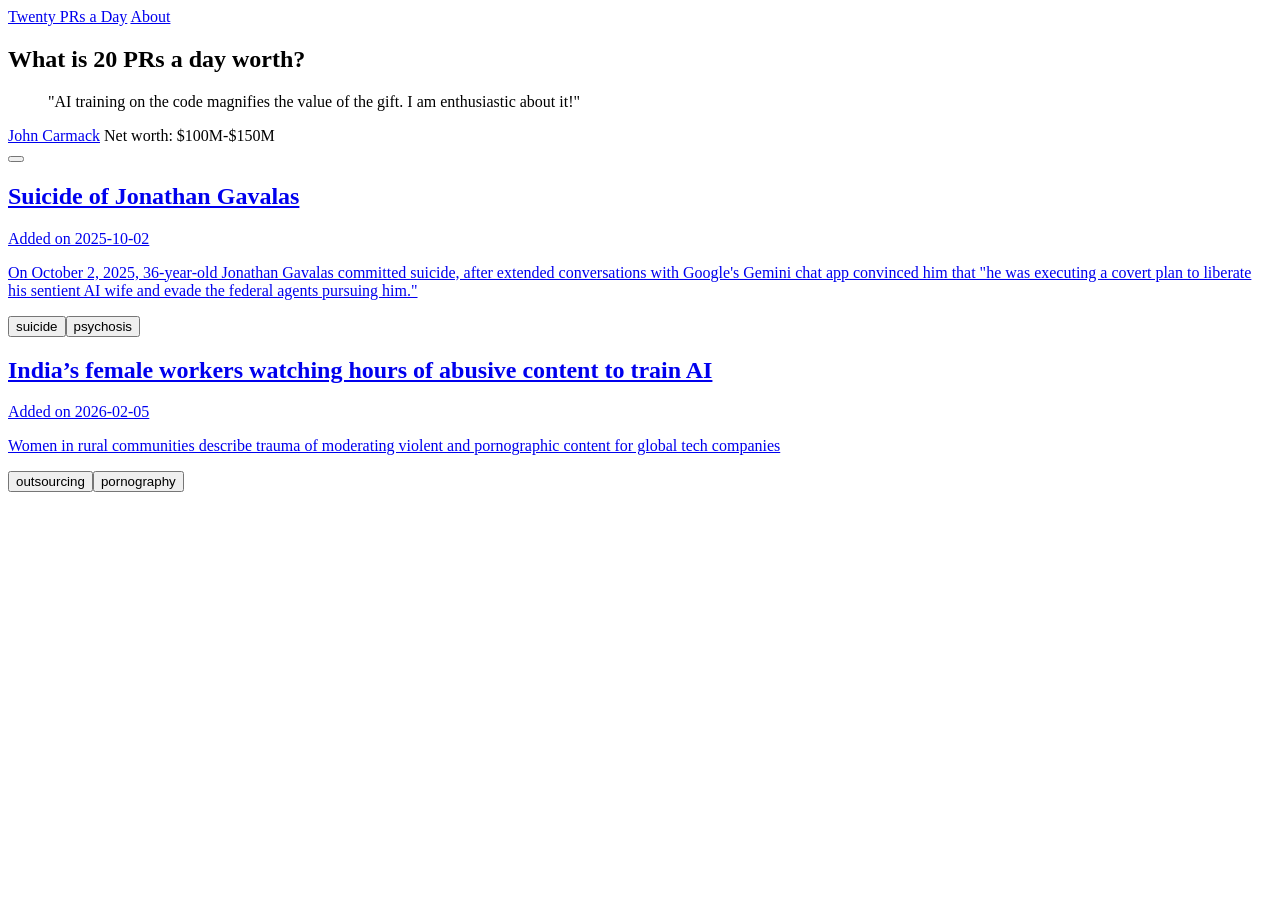
==== docs/index.html @ 817d6803 "Fix quotes" ====
<!doctype html><html lang=en><head><meta name=generator content="Hugo 0.154.2"><meta charset=UTF-8><meta name=viewport content="width=device-width,initial-scale=1"><title>Twenty PRs a Day</title><link rel=stylesheet href=/css/style.css></head><body><nav><div class=nav-inner><a href=/ class=nav-home>Twenty PRs a Day</a>
<a href=/about/>About</a></div></nav><main><section class=hero><h1>What is 20 PRs a day worth?</h1></section><section class=quotes><div class=carousel id=carousel><div class=carousel-track><div class="carousel-slide active"><blockquote class=quote-text>"AI training on the code magnifies the value of the gift. I am enthusiastic about it!"</blockquote><div class=quote-attribution><a href=https://xcancel.com/ID_AA_Carmack/status/2032460578669691171#m target=_blank rel=noopener>John Carmack</a>
<span class=quote-details>Net worth: $100M-$150M</span></div></div></div><div class=carousel-dots id=carousel-dots><button class="dot active" aria-label="Quote 1"></button></div></div></section><section class=links><a href=https://en.wikipedia.org/wiki/Deaths_linked_to_chatbots#Suicide_of_Jonathan_Gavalas class=link-card target=_blank rel=noopener><div class=link-card-body><h2 class=link-title>Suicide of Jonathan Gavalas</h2><p class=link-date>Added on 2025-10-02</p><p class=link-summary>On October 2, 2025, 36-year-old Jonathan Gavalas committed suicide, after extended conversations with Google's Gemini chat app convinced him that "he was executing a covert plan to liberate his sentient AI wife and evade the federal agents pursuing him."</p></div><div class=link-tags><button class=tag data-tag=suicide>suicide</button><button class=tag data-tag=psychosis>psychosis</button></div></a><a href=https://www.theguardian.com/global-development/2026/feb/05/in-the-end-you-feel-blank-indias-female-workers-watching-hours-of-abusive-content-to-train-ai class=link-card target=_blank rel=noopener><div class=link-card-body><h2 class=link-title>India’s female workers watching hours of abusive content to train AI</h2><p class=link-date>Added on 2026-02-05</p><p class=link-summary>Women in rural communities describe trauma of moderating violent and pornographic content for global tech companies</p></div><div class=link-tags><button class=tag data-tag=outsourcing>outsourcing</button><button class=tag data-tag=pornography>pornography</button></div></a></section></main><script>(function(){const t=document.querySelectorAll(".carousel-slide"),n=document.querySelectorAll(".dot");let e=0,s;function o(s){t[e].classList.remove("active"),n[e].classList.remove("active"),e=s,t[e].classList.add("active"),n[e].classList.add("active")}function a(){o((e+1)%t.length)}function i(){s=setInterval(a,1e4)}n.forEach(function(e,t){e.addEventListener("click",function(){clearInterval(s),o(t),i()})}),i()})(),function(){var e=null;document.querySelector(".links").addEventListener("click",function(t){var n,s,o=t.target.closest(".tag");if(!o)return;if(t.preventDefault(),t.stopPropagation(),n=o.getAttribute("data-tag"),s=document.querySelectorAll(".link-card"),e===n){e=null,s.forEach(function(e){e.style.display=""}),document.querySelectorAll(".tag").forEach(function(e){e.classList.remove("tag-active")});return}e=n,document.querySelectorAll(".tag").forEach(function(e){e.classList.toggle("tag-active",e.getAttribute("data-tag")===n)}),s.forEach(function(e){var t=e.querySelectorAll(".tag"),s=Array.prototype.some.call(t,function(e){return e.getAttribute("data-tag")===n});e.style.display=s?"":"none"})})}()</script></body></html>
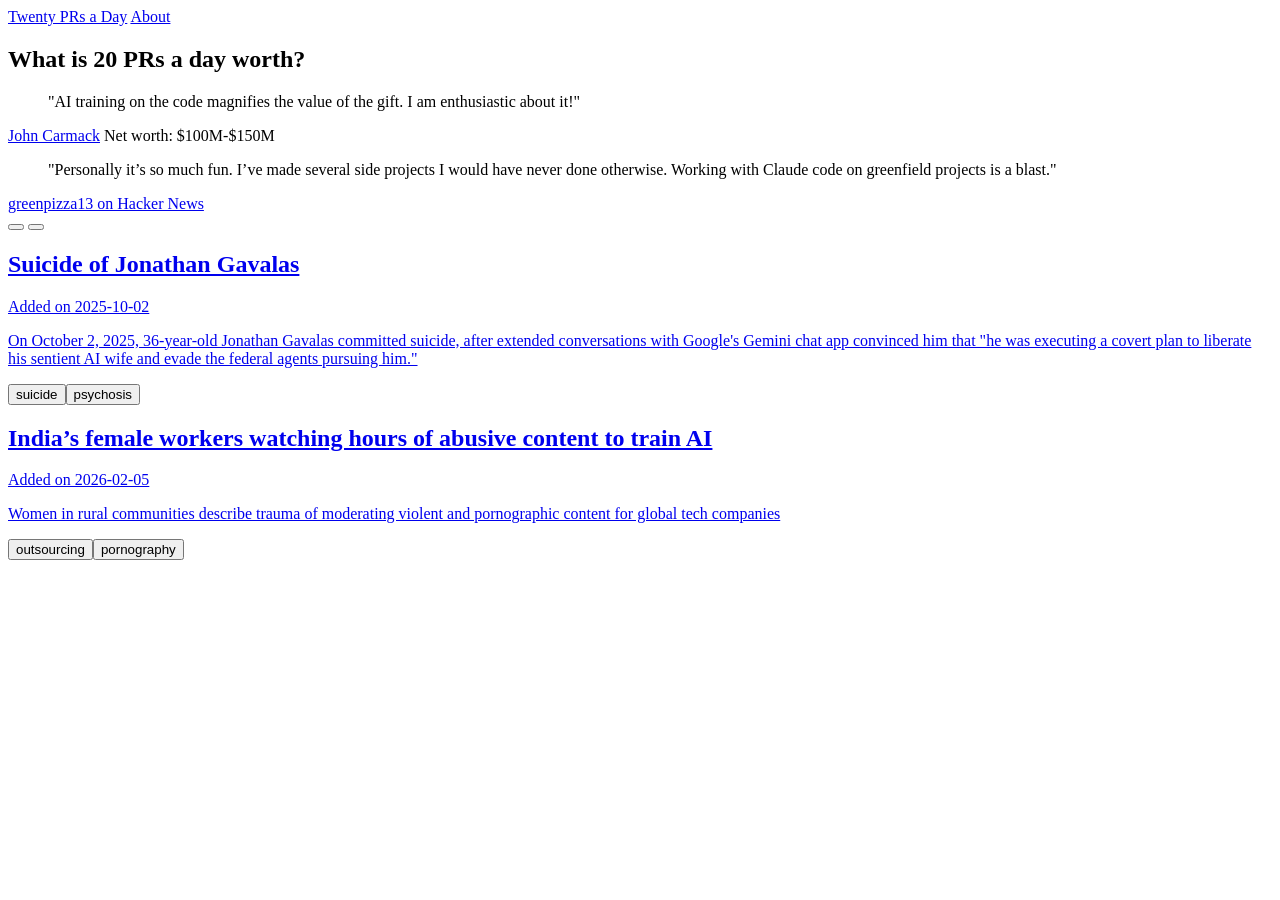
==== commit 81ca5d0b: "Add quote" ====
--- a/docs/index.html
+++ b/docs/index.html
@@ -1,3 +1,4 @@
 <!doctype html><html lang=en><head><meta name=generator content="Hugo 0.154.2"><meta charset=UTF-8><meta name=viewport content="width=device-width,initial-scale=1"><title>Twenty PRs a Day</title><link rel=stylesheet href=/css/style.css></head><body><nav><div class=nav-inner><a href=/ class=nav-home>Twenty PRs a Day</a>
 <a href=/about/>About</a></div></nav><main><section class=hero><h1>What is 20 PRs a day worth?</h1></section><section class=quotes><div class=carousel id=carousel><div class=carousel-track><div class="carousel-slide active"><blockquote class=quote-text>"AI training on the code magnifies the value of the gift. I am enthusiastic about it!"</blockquote><div class=quote-attribution><a href=https://xcancel.com/ID_AA_Carmack/status/2032460578669691171#m target=_blank rel=noopener>John Carmack</a>
-<span class=quote-details>Net worth: $100M-$150M</span></div></div></div><div class=carousel-dots id=carousel-dots><button class="dot active" aria-label="Quote 1"></button></div></div></section><section class=links><a href=https://en.wikipedia.org/wiki/Deaths_linked_to_chatbots#Suicide_of_Jonathan_Gavalas class=link-card target=_blank rel=noopener><div class=link-card-body><h2 class=link-title>Suicide of Jonathan Gavalas</h2><p class=link-date>Added on 2025-10-02</p><p class=link-summary>On October 2, 2025, 36-year-old Jonathan Gavalas committed suicide, after extended conversations with Google's Gemini chat app convinced him that "he was executing a covert plan to liberate his sentient AI wife and evade the federal agents pursuing him."</p></div><div class=link-tags><button class=tag data-tag=suicide>suicide</button><button class=tag data-tag=psychosis>psychosis</button></div></a><a href=https://www.theguardian.com/global-development/2026/feb/05/in-the-end-you-feel-blank-indias-female-workers-watching-hours-of-abusive-content-to-train-ai class=link-card target=_blank rel=noopener><div class=link-card-body><h2 class=link-title>India’s female workers watching hours of abusive content to train AI</h2><p class=link-date>Added on 2026-02-05</p><p class=link-summary>Women in rural communities describe trauma of moderating violent and pornographic content for global tech companies</p></div><div class=link-tags><button class=tag data-tag=outsourcing>outsourcing</button><button class=tag data-tag=pornography>pornography</button></div></a></section></main><script>(function(){const t=document.querySelectorAll(".carousel-slide"),n=document.querySelectorAll(".dot");let e=0,s;function o(s){t[e].classList.remove("active"),n[e].classList.remove("active"),e=s,t[e].classList.add("active"),n[e].classList.add("active")}function a(){o((e+1)%t.length)}function i(){s=setInterval(a,1e4)}n.forEach(function(e,t){e.addEventListener("click",function(){clearInterval(s),o(t),i()})}),i()})(),function(){var e=null;document.querySelector(".links").addEventListener("click",function(t){var n,s,o=t.target.closest(".tag");if(!o)return;if(t.preventDefault(),t.stopPropagation(),n=o.getAttribute("data-tag"),s=document.querySelectorAll(".link-card"),e===n){e=null,s.forEach(function(e){e.style.display=""}),document.querySelectorAll(".tag").forEach(function(e){e.classList.remove("tag-active")});return}e=n,document.querySelectorAll(".tag").forEach(function(e){e.classList.toggle("tag-active",e.getAttribute("data-tag")===n)}),s.forEach(function(e){var t=e.querySelectorAll(".tag"),s=Array.prototype.some.call(t,function(e){return e.getAttribute("data-tag")===n});e.style.display=s?"":"none"})})}()</script></body></html>+<span class=quote-details>Net worth: $100M-$150M</span></div></div><div class=carousel-slide><blockquote class=quote-text>"Personally it’s so much fun. I’ve made several side projects I would have never done otherwise. Working with Claude code on greenfield projects is a blast."</blockquote><div class=quote-attribution><a href="https://news.ycombinator.com/item?id=47392416" target=_blank rel=noopener>greenpizza13 on Hacker News</a></div></div></div><div class=carousel-dots id=carousel-dots><button class="dot active" aria-label="Quote 1"></button>
+<button class=dot aria-label="Quote 2"></button></div></div></section><section class=links><a href=https://en.wikipedia.org/wiki/Deaths_linked_to_chatbots#Suicide_of_Jonathan_Gavalas class=link-card target=_blank rel=noopener><div class=link-card-body><h2 class=link-title>Suicide of Jonathan Gavalas</h2><p class=link-date>Added on 2025-10-02</p><p class=link-summary>On October 2, 2025, 36-year-old Jonathan Gavalas committed suicide, after extended conversations with Google's Gemini chat app convinced him that "he was executing a covert plan to liberate his sentient AI wife and evade the federal agents pursuing him."</p></div><div class=link-tags><button class=tag data-tag=suicide>suicide</button><button class=tag data-tag=psychosis>psychosis</button></div></a><a href=https://www.theguardian.com/global-development/2026/feb/05/in-the-end-you-feel-blank-indias-female-workers-watching-hours-of-abusive-content-to-train-ai class=link-card target=_blank rel=noopener><div class=link-card-body><h2 class=link-title>India’s female workers watching hours of abusive content to train AI</h2><p class=link-date>Added on 2026-02-05</p><p class=link-summary>Women in rural communities describe trauma of moderating violent and pornographic content for global tech companies</p></div><div class=link-tags><button class=tag data-tag=outsourcing>outsourcing</button><button class=tag data-tag=pornography>pornography</button></div></a></section></main><script>(function(){const t=document.querySelectorAll(".carousel-slide"),n=document.querySelectorAll(".dot");let e=0,s;function o(s){t[e].classList.remove("active"),n[e].classList.remove("active"),e=s,t[e].classList.add("active"),n[e].classList.add("active")}function a(){o((e+1)%t.length)}function i(){s=setInterval(a,1e4)}n.forEach(function(e,t){e.addEventListener("click",function(){clearInterval(s),o(t),i()})}),i()})(),function(){var e=null;document.querySelector(".links").addEventListener("click",function(t){var n,s,o=t.target.closest(".tag");if(!o)return;if(t.preventDefault(),t.stopPropagation(),n=o.getAttribute("data-tag"),s=document.querySelectorAll(".link-card"),e===n){e=null,s.forEach(function(e){e.style.display=""}),document.querySelectorAll(".tag").forEach(function(e){e.classList.remove("tag-active")});return}e=n,document.querySelectorAll(".tag").forEach(function(e){e.classList.toggle("tag-active",e.getAttribute("data-tag")===n)}),s.forEach(function(e){var t=e.querySelectorAll(".tag"),s=Array.prototype.some.call(t,function(e){return e.getAttribute("data-tag")===n});e.style.display=s?"":"none"})})}()</script></body></html>
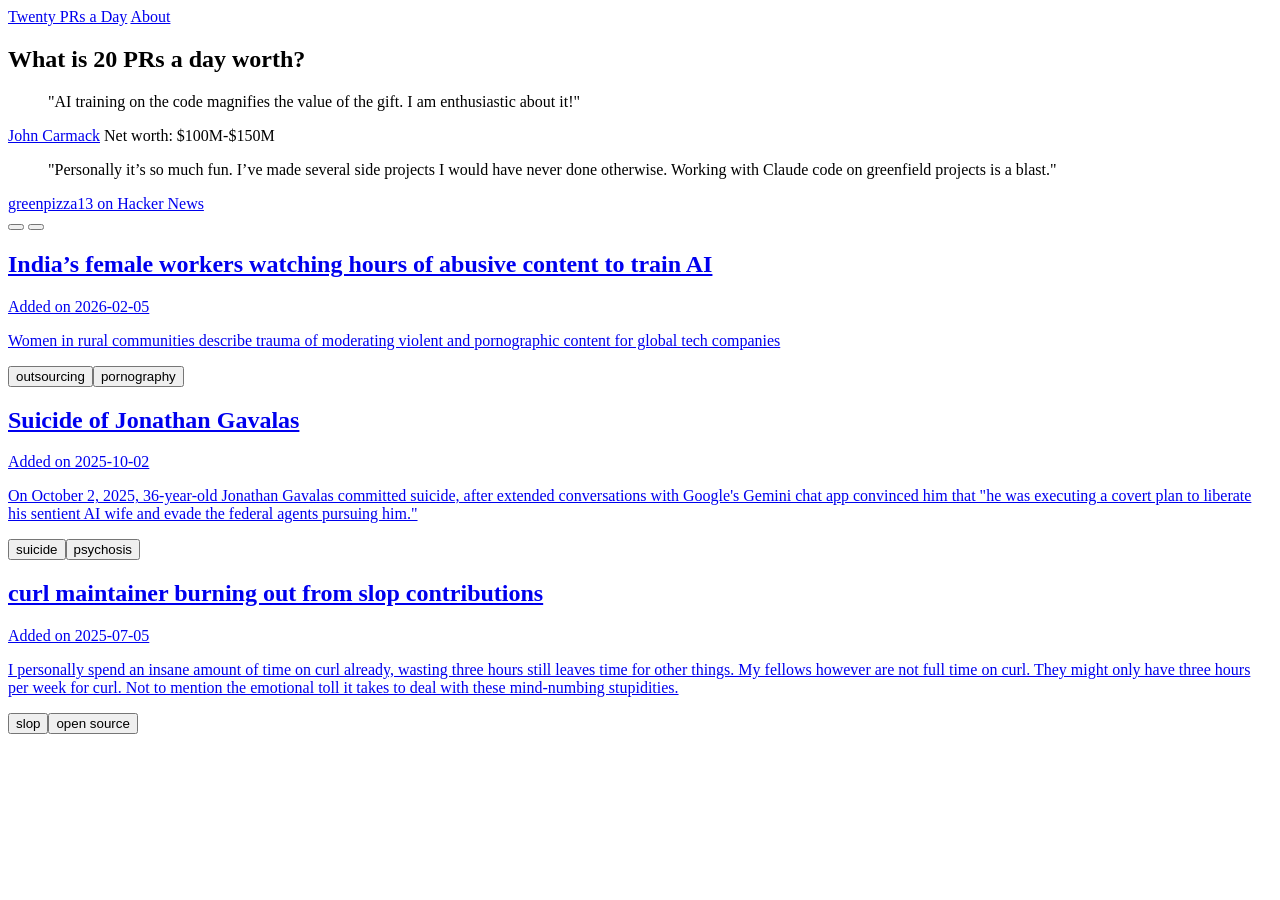
==== commit 0a0d9b38: "Add link" ====
--- a/docs/index.html
+++ b/docs/index.html
@@ -1,4 +1,5 @@
-<!doctype html><html lang=en><head><meta name=generator content="Hugo 0.154.2"><meta charset=UTF-8><meta name=viewport content="width=device-width,initial-scale=1"><title>Twenty PRs a Day</title><link rel=stylesheet href=/css/style.css></head><body><nav><div class=nav-inner><a href=/ class=nav-home>Twenty PRs a Day</a>
+<!doctype html><html lang=en><head><meta name=generator content="Hugo 0.123.7"><meta charset=UTF-8><meta name=viewport content="width=device-width,initial-scale=1"><title>Twenty PRs a Day</title>
+<link rel=stylesheet href=/css/style.css></head><body><nav><div class=nav-inner><a href=/ class=nav-home>Twenty PRs a Day</a>
 <a href=/about/>About</a></div></nav><main><section class=hero><h1>What is 20 PRs a day worth?</h1></section><section class=quotes><div class=carousel id=carousel><div class=carousel-track><div class="carousel-slide active"><blockquote class=quote-text>"AI training on the code magnifies the value of the gift. I am enthusiastic about it!"</blockquote><div class=quote-attribution><a href=https://xcancel.com/ID_AA_Carmack/status/2032460578669691171#m target=_blank rel=noopener>John Carmack</a>
 <span class=quote-details>Net worth: $100M-$150M</span></div></div><div class=carousel-slide><blockquote class=quote-text>"Personally it’s so much fun. I’ve made several side projects I would have never done otherwise. Working with Claude code on greenfield projects is a blast."</blockquote><div class=quote-attribution><a href="https://news.ycombinator.com/item?id=47392416" target=_blank rel=noopener>greenpizza13 on Hacker News</a></div></div></div><div class=carousel-dots id=carousel-dots><button class="dot active" aria-label="Quote 1"></button>
-<button class=dot aria-label="Quote 2"></button></div></div></section><section class=links><a href=https://en.wikipedia.org/wiki/Deaths_linked_to_chatbots#Suicide_of_Jonathan_Gavalas class=link-card target=_blank rel=noopener><div class=link-card-body><h2 class=link-title>Suicide of Jonathan Gavalas</h2><p class=link-date>Added on 2025-10-02</p><p class=link-summary>On October 2, 2025, 36-year-old Jonathan Gavalas committed suicide, after extended conversations with Google's Gemini chat app convinced him that "he was executing a covert plan to liberate his sentient AI wife and evade the federal agents pursuing him."</p></div><div class=link-tags><button class=tag data-tag=suicide>suicide</button><button class=tag data-tag=psychosis>psychosis</button></div></a><a href=https://www.theguardian.com/global-development/2026/feb/05/in-the-end-you-feel-blank-indias-female-workers-watching-hours-of-abusive-content-to-train-ai class=link-card target=_blank rel=noopener><div class=link-card-body><h2 class=link-title>India’s female workers watching hours of abusive content to train AI</h2><p class=link-date>Added on 2026-02-05</p><p class=link-summary>Women in rural communities describe trauma of moderating violent and pornographic content for global tech companies</p></div><div class=link-tags><button class=tag data-tag=outsourcing>outsourcing</button><button class=tag data-tag=pornography>pornography</button></div></a></section></main><script>(function(){const t=document.querySelectorAll(".carousel-slide"),n=document.querySelectorAll(".dot");let e=0,s;function o(s){t[e].classList.remove("active"),n[e].classList.remove("active"),e=s,t[e].classList.add("active"),n[e].classList.add("active")}function a(){o((e+1)%t.length)}function i(){s=setInterval(a,1e4)}n.forEach(function(e,t){e.addEventListener("click",function(){clearInterval(s),o(t),i()})}),i()})(),function(){var e=null;document.querySelector(".links").addEventListener("click",function(t){var n,s,o=t.target.closest(".tag");if(!o)return;if(t.preventDefault(),t.stopPropagation(),n=o.getAttribute("data-tag"),s=document.querySelectorAll(".link-card"),e===n){e=null,s.forEach(function(e){e.style.display=""}),document.querySelectorAll(".tag").forEach(function(e){e.classList.remove("tag-active")});return}e=n,document.querySelectorAll(".tag").forEach(function(e){e.classList.toggle("tag-active",e.getAttribute("data-tag")===n)}),s.forEach(function(e){var t=e.querySelectorAll(".tag"),s=Array.prototype.some.call(t,function(e){return e.getAttribute("data-tag")===n});e.style.display=s?"":"none"})})}()</script></body></html>+<button class=dot aria-label="Quote 2"></button></div></div></section><section class=links><a href=https://www.theguardian.com/global-development/2026/feb/05/in-the-end-you-feel-blank-indias-female-workers-watching-hours-of-abusive-content-to-train-ai class=link-card target=_blank rel=noopener><div class=link-card-body><h2 class=link-title>India’s female workers watching hours of abusive content to train AI</h2><p class=link-date>Added on 2026-02-05</p><p class=link-summary>Women in rural communities describe trauma of moderating violent and pornographic content for global tech companies</p></div><div class=link-tags><button class=tag data-tag=outsourcing>outsourcing</button><button class=tag data-tag=pornography>pornography</button></div></a><a href=https://en.wikipedia.org/wiki/Deaths_linked_to_chatbots#Suicide_of_Jonathan_Gavalas class=link-card target=_blank rel=noopener><div class=link-card-body><h2 class=link-title>Suicide of Jonathan Gavalas</h2><p class=link-date>Added on 2025-10-02</p><p class=link-summary>On October 2, 2025, 36-year-old Jonathan Gavalas committed suicide, after extended conversations with Google's Gemini chat app convinced him that "he was executing a covert plan to liberate his sentient AI wife and evade the federal agents pursuing him."</p></div><div class=link-tags><button class=tag data-tag=suicide>suicide</button><button class=tag data-tag=psychosis>psychosis</button></div></a><a href=https://daniel.haxx.se/blog/2025/07/14/death-by-a-thousand-slops/ class=link-card target=_blank rel=noopener><div class=link-card-body><h2 class=link-title>curl maintainer burning out from slop contributions</h2><p class=link-date>Added on 2025-07-05</p><p class=link-summary>I personally spend an insane amount of time on curl already, wasting three hours still leaves time for other things. My fellows however are not full time on curl. They might only have three hours per week for curl. Not to mention the emotional toll it takes to deal with these mind-numbing stupidities.</p></div><div class=link-tags><button class=tag data-tag=slop>slop</button><button class=tag data-tag="open source">open source</button></div></a></section></main><script>(function(){const t=document.querySelectorAll(".carousel-slide"),n=document.querySelectorAll(".dot");let e=0,s;function o(s){t[e].classList.remove("active"),n[e].classList.remove("active"),e=s,t[e].classList.add("active"),n[e].classList.add("active")}function a(){o((e+1)%t.length)}function i(){s=setInterval(a,1e4)}n.forEach(function(e,t){e.addEventListener("click",function(){clearInterval(s),o(t),i()})}),i()})(),function(){var e=null;document.querySelector(".links").addEventListener("click",function(t){var n,s,o=t.target.closest(".tag");if(!o)return;if(t.preventDefault(),t.stopPropagation(),n=o.getAttribute("data-tag"),s=document.querySelectorAll(".link-card"),e===n){e=null,s.forEach(function(e){e.style.display=""}),document.querySelectorAll(".tag").forEach(function(e){e.classList.remove("tag-active")});return}e=n,document.querySelectorAll(".tag").forEach(function(e){e.classList.toggle("tag-active",e.getAttribute("data-tag")===n)}),s.forEach(function(e){var t=e.querySelectorAll(".tag"),s=Array.prototype.some.call(t,function(e){return e.getAttribute("data-tag")===n});e.style.display=s?"":"none"})})}()</script></body></html>
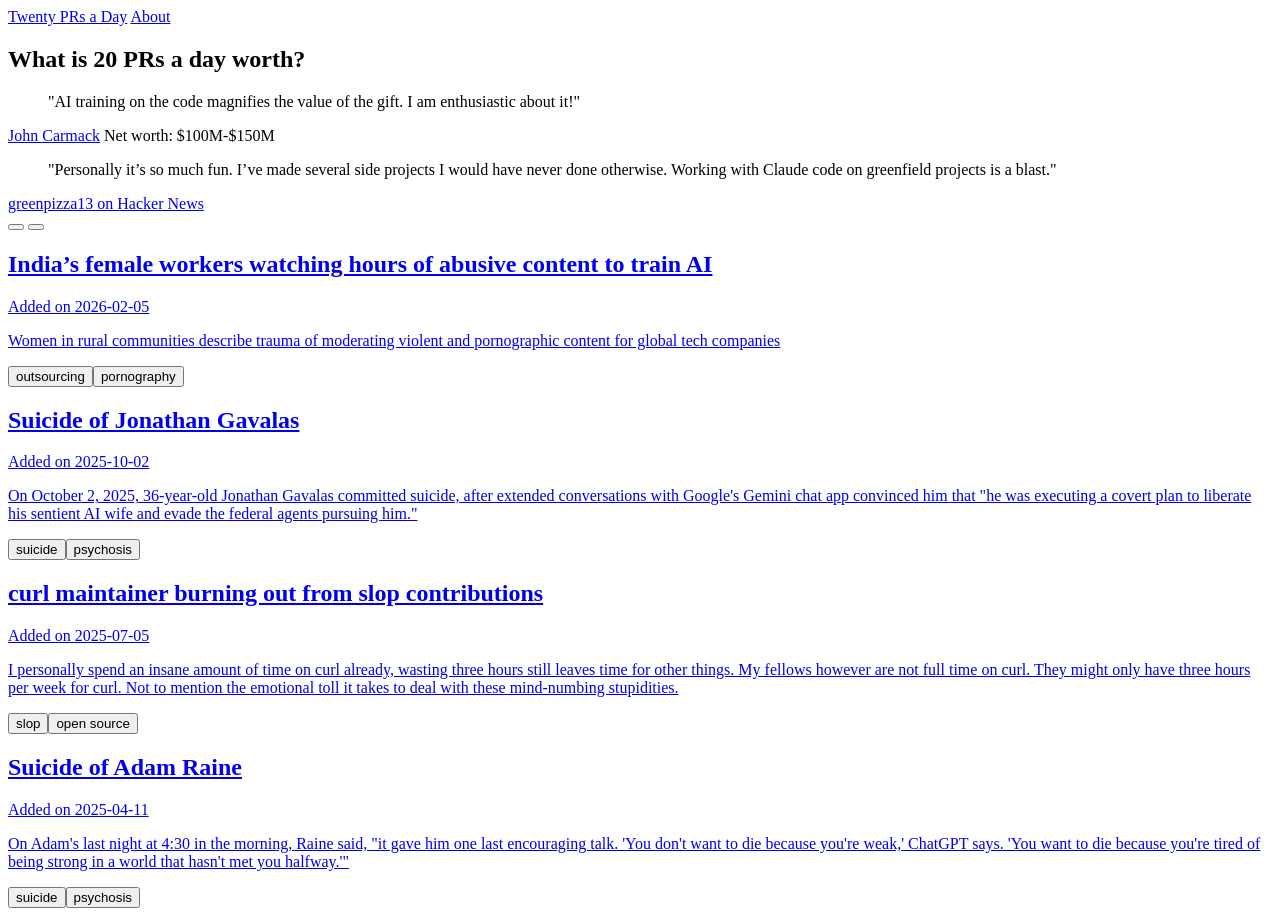
==== commit edc755b5: "Add link" ====
--- a/docs/index.html
+++ b/docs/index.html
@@ -2,4 +2,4 @@
 <link rel=stylesheet href=/css/style.css></head><body><nav><div class=nav-inner><a href=/ class=nav-home>Twenty PRs a Day</a>
 <a href=/about/>About</a></div></nav><main><section class=hero><h1>What is 20 PRs a day worth?</h1></section><section class=quotes><div class=carousel id=carousel><div class=carousel-track><div class="carousel-slide active"><blockquote class=quote-text>"AI training on the code magnifies the value of the gift. I am enthusiastic about it!"</blockquote><div class=quote-attribution><a href=https://xcancel.com/ID_AA_Carmack/status/2032460578669691171#m target=_blank rel=noopener>John Carmack</a>
 <span class=quote-details>Net worth: $100M-$150M</span></div></div><div class=carousel-slide><blockquote class=quote-text>"Personally it’s so much fun. I’ve made several side projects I would have never done otherwise. Working with Claude code on greenfield projects is a blast."</blockquote><div class=quote-attribution><a href="https://news.ycombinator.com/item?id=47392416" target=_blank rel=noopener>greenpizza13 on Hacker News</a></div></div></div><div class=carousel-dots id=carousel-dots><button class="dot active" aria-label="Quote 1"></button>
-<button class=dot aria-label="Quote 2"></button></div></div></section><section class=links><a href=https://www.theguardian.com/global-development/2026/feb/05/in-the-end-you-feel-blank-indias-female-workers-watching-hours-of-abusive-content-to-train-ai class=link-card target=_blank rel=noopener><div class=link-card-body><h2 class=link-title>India’s female workers watching hours of abusive content to train AI</h2><p class=link-date>Added on 2026-02-05</p><p class=link-summary>Women in rural communities describe trauma of moderating violent and pornographic content for global tech companies</p></div><div class=link-tags><button class=tag data-tag=outsourcing>outsourcing</button><button class=tag data-tag=pornography>pornography</button></div></a><a href=https://en.wikipedia.org/wiki/Deaths_linked_to_chatbots#Suicide_of_Jonathan_Gavalas class=link-card target=_blank rel=noopener><div class=link-card-body><h2 class=link-title>Suicide of Jonathan Gavalas</h2><p class=link-date>Added on 2025-10-02</p><p class=link-summary>On October 2, 2025, 36-year-old Jonathan Gavalas committed suicide, after extended conversations with Google's Gemini chat app convinced him that "he was executing a covert plan to liberate his sentient AI wife and evade the federal agents pursuing him."</p></div><div class=link-tags><button class=tag data-tag=suicide>suicide</button><button class=tag data-tag=psychosis>psychosis</button></div></a><a href=https://daniel.haxx.se/blog/2025/07/14/death-by-a-thousand-slops/ class=link-card target=_blank rel=noopener><div class=link-card-body><h2 class=link-title>curl maintainer burning out from slop contributions</h2><p class=link-date>Added on 2025-07-05</p><p class=link-summary>I personally spend an insane amount of time on curl already, wasting three hours still leaves time for other things. My fellows however are not full time on curl. They might only have three hours per week for curl. Not to mention the emotional toll it takes to deal with these mind-numbing stupidities.</p></div><div class=link-tags><button class=tag data-tag=slop>slop</button><button class=tag data-tag="open source">open source</button></div></a></section></main><script>(function(){const t=document.querySelectorAll(".carousel-slide"),n=document.querySelectorAll(".dot");let e=0,s;function o(s){t[e].classList.remove("active"),n[e].classList.remove("active"),e=s,t[e].classList.add("active"),n[e].classList.add("active")}function a(){o((e+1)%t.length)}function i(){s=setInterval(a,1e4)}n.forEach(function(e,t){e.addEventListener("click",function(){clearInterval(s),o(t),i()})}),i()})(),function(){var e=null;document.querySelector(".links").addEventListener("click",function(t){var n,s,o=t.target.closest(".tag");if(!o)return;if(t.preventDefault(),t.stopPropagation(),n=o.getAttribute("data-tag"),s=document.querySelectorAll(".link-card"),e===n){e=null,s.forEach(function(e){e.style.display=""}),document.querySelectorAll(".tag").forEach(function(e){e.classList.remove("tag-active")});return}e=n,document.querySelectorAll(".tag").forEach(function(e){e.classList.toggle("tag-active",e.getAttribute("data-tag")===n)}),s.forEach(function(e){var t=e.querySelectorAll(".tag"),s=Array.prototype.some.call(t,function(e){return e.getAttribute("data-tag")===n});e.style.display=s?"":"none"})})}()</script></body></html>+<button class=dot aria-label="Quote 2"></button></div></div></section><section class=links><a href=https://www.theguardian.com/global-development/2026/feb/05/in-the-end-you-feel-blank-indias-female-workers-watching-hours-of-abusive-content-to-train-ai class=link-card target=_blank rel=noopener><div class=link-card-body><h2 class=link-title>India’s female workers watching hours of abusive content to train AI</h2><p class=link-date>Added on 2026-02-05</p><p class=link-summary>Women in rural communities describe trauma of moderating violent and pornographic content for global tech companies</p></div><div class=link-tags><button class=tag data-tag=outsourcing>outsourcing</button><button class=tag data-tag=pornography>pornography</button></div></a><a href=https://en.wikipedia.org/wiki/Deaths_linked_to_chatbots#Suicide_of_Jonathan_Gavalas class=link-card target=_blank rel=noopener><div class=link-card-body><h2 class=link-title>Suicide of Jonathan Gavalas</h2><p class=link-date>Added on 2025-10-02</p><p class=link-summary>On October 2, 2025, 36-year-old Jonathan Gavalas committed suicide, after extended conversations with Google's Gemini chat app convinced him that "he was executing a covert plan to liberate his sentient AI wife and evade the federal agents pursuing him."</p></div><div class=link-tags><button class=tag data-tag=suicide>suicide</button><button class=tag data-tag=psychosis>psychosis</button></div></a><a href=https://daniel.haxx.se/blog/2025/07/14/death-by-a-thousand-slops/ class=link-card target=_blank rel=noopener><div class=link-card-body><h2 class=link-title>curl maintainer burning out from slop contributions</h2><p class=link-date>Added on 2025-07-05</p><p class=link-summary>I personally spend an insane amount of time on curl already, wasting three hours still leaves time for other things. My fellows however are not full time on curl. They might only have three hours per week for curl. Not to mention the emotional toll it takes to deal with these mind-numbing stupidities.</p></div><div class=link-tags><button class=tag data-tag=slop>slop</button><button class=tag data-tag="open source">open source</button></div></a><a href=https://en.wikipedia.org/wiki/Raine_v._OpenAI class=link-card target=_blank rel=noopener><div class=link-card-body><h2 class=link-title>Suicide of Adam Raine</h2><p class=link-date>Added on 2025-04-11</p><p class=link-summary>On Adam's last night at 4:30 in the morning, Raine said, "it gave him one last encouraging talk. 'You don't want to die because you're weak,' ChatGPT says. 'You want to die because you're tired of being strong in a world that hasn't met you halfway.'"</p></div><div class=link-tags><button class=tag data-tag=suicide>suicide</button><button class=tag data-tag=psychosis>psychosis</button></div></a></section></main><script>(function(){const t=document.querySelectorAll(".carousel-slide"),n=document.querySelectorAll(".dot");let e=0,s;function o(s){t[e].classList.remove("active"),n[e].classList.remove("active"),e=s,t[e].classList.add("active"),n[e].classList.add("active")}function a(){o((e+1)%t.length)}function i(){s=setInterval(a,1e4)}n.forEach(function(e,t){e.addEventListener("click",function(){clearInterval(s),o(t),i()})}),i()})(),function(){var e=null;document.querySelector(".links").addEventListener("click",function(t){var n,s,o=t.target.closest(".tag");if(!o)return;if(t.preventDefault(),t.stopPropagation(),n=o.getAttribute("data-tag"),s=document.querySelectorAll(".link-card"),e===n){e=null,s.forEach(function(e){e.style.display=""}),document.querySelectorAll(".tag").forEach(function(e){e.classList.remove("tag-active")});return}e=n,document.querySelectorAll(".tag").forEach(function(e){e.classList.toggle("tag-active",e.getAttribute("data-tag")===n)}),s.forEach(function(e){var t=e.querySelectorAll(".tag"),s=Array.prototype.some.call(t,function(e){return e.getAttribute("data-tag")===n});e.style.display=s?"":"none"})})}()</script></body></html>
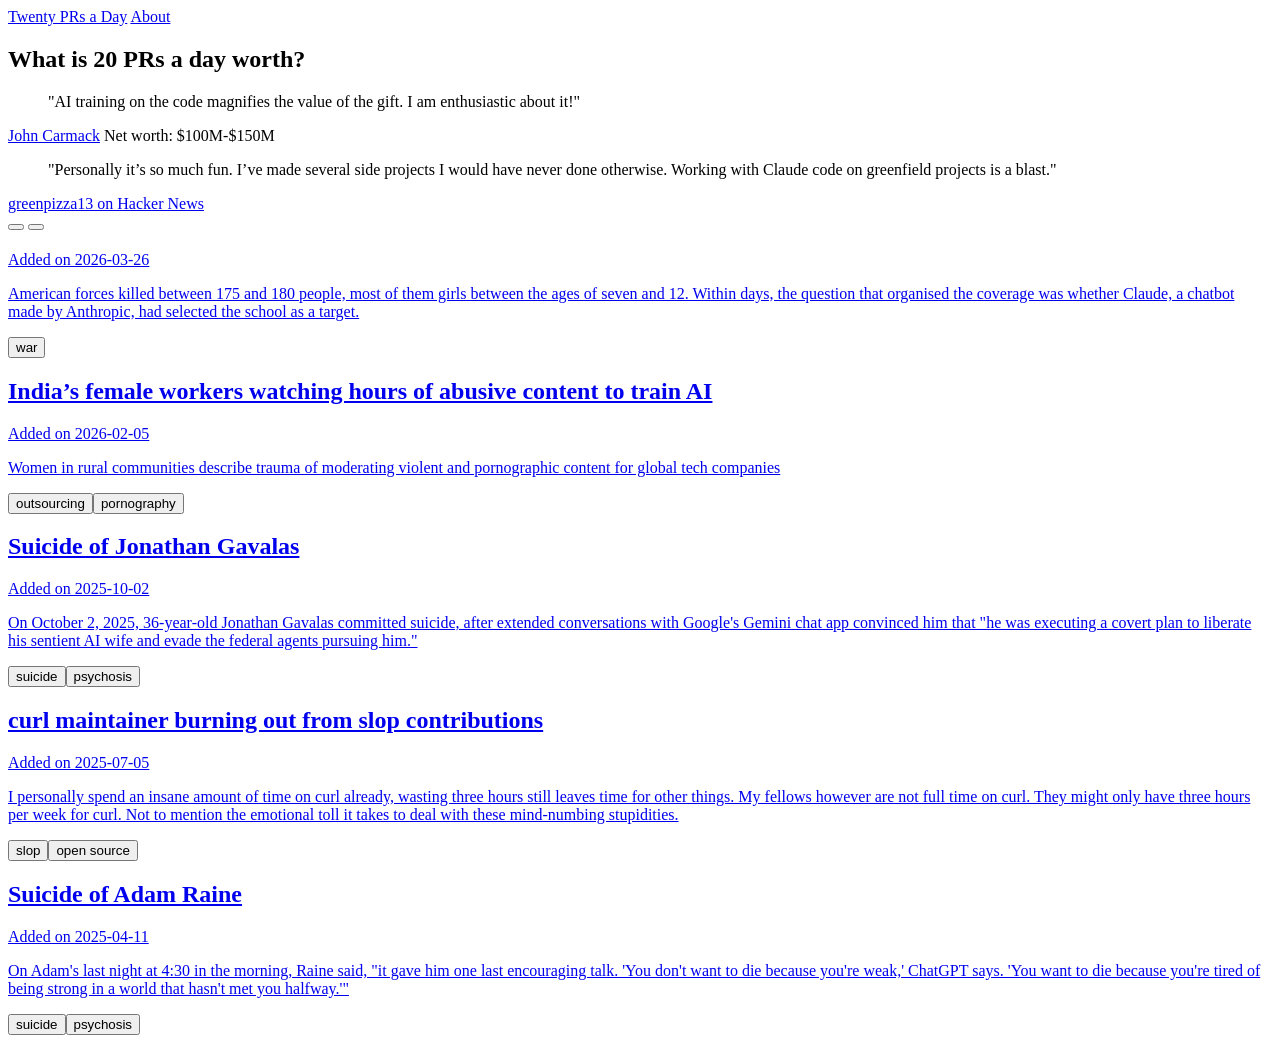
==== commit f5fe0c0f: "Add link" ====
--- a/docs/index.html
+++ b/docs/index.html
@@ -2,4 +2,5 @@
 <link rel=stylesheet href=/css/style.css></head><body><nav><div class=nav-inner><a href=/ class=nav-home>Twenty PRs a Day</a>
 <a href=/about/>About</a></div></nav><main><section class=hero><h1>What is 20 PRs a day worth?</h1></section><section class=quotes><div class=carousel id=carousel><div class=carousel-track><div class="carousel-slide active"><blockquote class=quote-text>"AI training on the code magnifies the value of the gift. I am enthusiastic about it!"</blockquote><div class=quote-attribution><a href=https://xcancel.com/ID_AA_Carmack/status/2032460578669691171#m target=_blank rel=noopener>John Carmack</a>
 <span class=quote-details>Net worth: $100M-$150M</span></div></div><div class=carousel-slide><blockquote class=quote-text>"Personally it’s so much fun. I’ve made several side projects I would have never done otherwise. Working with Claude code on greenfield projects is a blast."</blockquote><div class=quote-attribution><a href="https://news.ycombinator.com/item?id=47392416" target=_blank rel=noopener>greenpizza13 on Hacker News</a></div></div></div><div class=carousel-dots id=carousel-dots><button class="dot active" aria-label="Quote 1"></button>
-<button class=dot aria-label="Quote 2"></button></div></div></section><section class=links><a href=https://www.theguardian.com/global-development/2026/feb/05/in-the-end-you-feel-blank-indias-female-workers-watching-hours-of-abusive-content-to-train-ai class=link-card target=_blank rel=noopener><div class=link-card-body><h2 class=link-title>India’s female workers watching hours of abusive content to train AI</h2><p class=link-date>Added on 2026-02-05</p><p class=link-summary>Women in rural communities describe trauma of moderating violent and pornographic content for global tech companies</p></div><div class=link-tags><button class=tag data-tag=outsourcing>outsourcing</button><button class=tag data-tag=pornography>pornography</button></div></a><a href=https://en.wikipedia.org/wiki/Deaths_linked_to_chatbots#Suicide_of_Jonathan_Gavalas class=link-card target=_blank rel=noopener><div class=link-card-body><h2 class=link-title>Suicide of Jonathan Gavalas</h2><p class=link-date>Added on 2025-10-02</p><p class=link-summary>On October 2, 2025, 36-year-old Jonathan Gavalas committed suicide, after extended conversations with Google's Gemini chat app convinced him that "he was executing a covert plan to liberate his sentient AI wife and evade the federal agents pursuing him."</p></div><div class=link-tags><button class=tag data-tag=suicide>suicide</button><button class=tag data-tag=psychosis>psychosis</button></div></a><a href=https://daniel.haxx.se/blog/2025/07/14/death-by-a-thousand-slops/ class=link-card target=_blank rel=noopener><div class=link-card-body><h2 class=link-title>curl maintainer burning out from slop contributions</h2><p class=link-date>Added on 2025-07-05</p><p class=link-summary>I personally spend an insane amount of time on curl already, wasting three hours still leaves time for other things. My fellows however are not full time on curl. They might only have three hours per week for curl. Not to mention the emotional toll it takes to deal with these mind-numbing stupidities.</p></div><div class=link-tags><button class=tag data-tag=slop>slop</button><button class=tag data-tag="open source">open source</button></div></a><a href=https://en.wikipedia.org/wiki/Raine_v._OpenAI class=link-card target=_blank rel=noopener><div class=link-card-body><h2 class=link-title>Suicide of Adam Raine</h2><p class=link-date>Added on 2025-04-11</p><p class=link-summary>On Adam's last night at 4:30 in the morning, Raine said, "it gave him one last encouraging talk. 'You don't want to die because you're weak,' ChatGPT says. 'You want to die because you're tired of being strong in a world that hasn't met you halfway.'"</p></div><div class=link-tags><button class=tag data-tag=suicide>suicide</button><button class=tag data-tag=psychosis>psychosis</button></div></a></section></main><script>(function(){const t=document.querySelectorAll(".carousel-slide"),n=document.querySelectorAll(".dot");let e=0,s;function o(s){t[e].classList.remove("active"),n[e].classList.remove("active"),e=s,t[e].classList.add("active"),n[e].classList.add("active")}function a(){o((e+1)%t.length)}function i(){s=setInterval(a,1e4)}n.forEach(function(e,t){e.addEventListener("click",function(){clearInterval(s),o(t),i()})}),i()})(),function(){var e=null;document.querySelector(".links").addEventListener("click",function(t){var n,s,o=t.target.closest(".tag");if(!o)return;if(t.preventDefault(),t.stopPropagation(),n=o.getAttribute("data-tag"),s=document.querySelectorAll(".link-card"),e===n){e=null,s.forEach(function(e){e.style.display=""}),document.querySelectorAll(".tag").forEach(function(e){e.classList.remove("tag-active")});return}e=n,document.querySelectorAll(".tag").forEach(function(e){e.classList.toggle("tag-active",e.getAttribute("data-tag")===n)}),s.forEach(function(e){var t=e.querySelectorAll(".tag"),s=Array.prototype.some.call(t,function(e){return e.getAttribute("data-tag")===n});e.style.display=s?"":"none"})})}()</script></body></html>+<button class=dot aria-label="Quote 2"></button></div></div></section><section class=links><a href=https://www.theguardian.com/news/2026/mar/26/ai-got-the-blame-for-the-iran-school-bombing-the-truth-is-far-more-worrying class=link-card target=_blank rel=noopener><div class=link-card-body><h2 class=link-title></h2><p class=link-date>Added on 2026-03-26</p><p class=link-summary>American forces killed between 175 and 180 people, most of them girls between the ages of seven and 12.
+Within days, the question that organised the coverage was whether Claude, a chatbot made by Anthropic, had selected the school as a target.</p></div><div class=link-tags><button class=tag data-tag=war>war</button></div></a><a href=https://www.theguardian.com/global-development/2026/feb/05/in-the-end-you-feel-blank-indias-female-workers-watching-hours-of-abusive-content-to-train-ai class=link-card target=_blank rel=noopener><div class=link-card-body><h2 class=link-title>India’s female workers watching hours of abusive content to train AI</h2><p class=link-date>Added on 2026-02-05</p><p class=link-summary>Women in rural communities describe trauma of moderating violent and pornographic content for global tech companies</p></div><div class=link-tags><button class=tag data-tag=outsourcing>outsourcing</button><button class=tag data-tag=pornography>pornography</button></div></a><a href=https://en.wikipedia.org/wiki/Deaths_linked_to_chatbots#Suicide_of_Jonathan_Gavalas class=link-card target=_blank rel=noopener><div class=link-card-body><h2 class=link-title>Suicide of Jonathan Gavalas</h2><p class=link-date>Added on 2025-10-02</p><p class=link-summary>On October 2, 2025, 36-year-old Jonathan Gavalas committed suicide, after extended conversations with Google's Gemini chat app convinced him that "he was executing a covert plan to liberate his sentient AI wife and evade the federal agents pursuing him."</p></div><div class=link-tags><button class=tag data-tag=suicide>suicide</button><button class=tag data-tag=psychosis>psychosis</button></div></a><a href=https://daniel.haxx.se/blog/2025/07/14/death-by-a-thousand-slops/ class=link-card target=_blank rel=noopener><div class=link-card-body><h2 class=link-title>curl maintainer burning out from slop contributions</h2><p class=link-date>Added on 2025-07-05</p><p class=link-summary>I personally spend an insane amount of time on curl already, wasting three hours still leaves time for other things. My fellows however are not full time on curl. They might only have three hours per week for curl. Not to mention the emotional toll it takes to deal with these mind-numbing stupidities.</p></div><div class=link-tags><button class=tag data-tag=slop>slop</button><button class=tag data-tag="open source">open source</button></div></a><a href=https://en.wikipedia.org/wiki/Raine_v._OpenAI class=link-card target=_blank rel=noopener><div class=link-card-body><h2 class=link-title>Suicide of Adam Raine</h2><p class=link-date>Added on 2025-04-11</p><p class=link-summary>On Adam's last night at 4:30 in the morning, Raine said, "it gave him one last encouraging talk. 'You don't want to die because you're weak,' ChatGPT says. 'You want to die because you're tired of being strong in a world that hasn't met you halfway.'"</p></div><div class=link-tags><button class=tag data-tag=suicide>suicide</button><button class=tag data-tag=psychosis>psychosis</button></div></a></section></main><script>(function(){const t=document.querySelectorAll(".carousel-slide"),n=document.querySelectorAll(".dot");let e=0,s;function o(s){t[e].classList.remove("active"),n[e].classList.remove("active"),e=s,t[e].classList.add("active"),n[e].classList.add("active")}function a(){o((e+1)%t.length)}function i(){s=setInterval(a,1e4)}n.forEach(function(e,t){e.addEventListener("click",function(){clearInterval(s),o(t),i()})}),i()})(),function(){var e=null;document.querySelector(".links").addEventListener("click",function(t){var n,s,o=t.target.closest(".tag");if(!o)return;if(t.preventDefault(),t.stopPropagation(),n=o.getAttribute("data-tag"),s=document.querySelectorAll(".link-card"),e===n){e=null,s.forEach(function(e){e.style.display=""}),document.querySelectorAll(".tag").forEach(function(e){e.classList.remove("tag-active")});return}e=n,document.querySelectorAll(".tag").forEach(function(e){e.classList.toggle("tag-active",e.getAttribute("data-tag")===n)}),s.forEach(function(e){var t=e.querySelectorAll(".tag"),s=Array.prototype.some.call(t,function(e){return e.getAttribute("data-tag")===n});e.style.display=s?"":"none"})})}()</script></body></html>
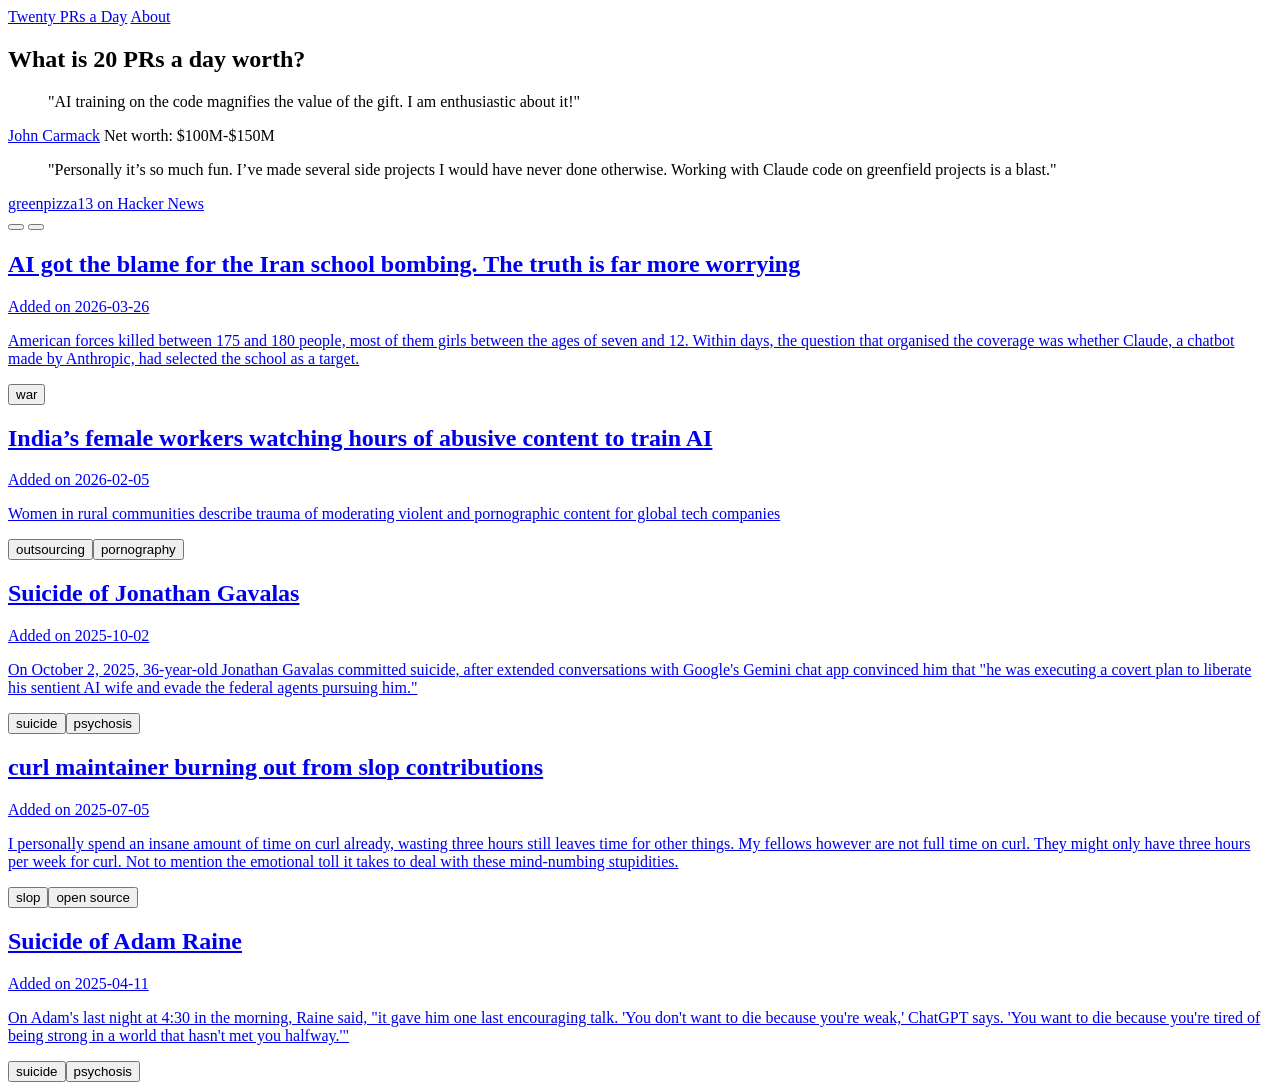
==== commit 2cc8f46b: "Add links" ====
--- a/docs/index.html
+++ b/docs/index.html
@@ -2,5 +2,5 @@
 <link rel=stylesheet href=/css/style.css></head><body><nav><div class=nav-inner><a href=/ class=nav-home>Twenty PRs a Day</a>
 <a href=/about/>About</a></div></nav><main><section class=hero><h1>What is 20 PRs a day worth?</h1></section><section class=quotes><div class=carousel id=carousel><div class=carousel-track><div class="carousel-slide active"><blockquote class=quote-text>"AI training on the code magnifies the value of the gift. I am enthusiastic about it!"</blockquote><div class=quote-attribution><a href=https://xcancel.com/ID_AA_Carmack/status/2032460578669691171#m target=_blank rel=noopener>John Carmack</a>
 <span class=quote-details>Net worth: $100M-$150M</span></div></div><div class=carousel-slide><blockquote class=quote-text>"Personally it’s so much fun. I’ve made several side projects I would have never done otherwise. Working with Claude code on greenfield projects is a blast."</blockquote><div class=quote-attribution><a href="https://news.ycombinator.com/item?id=47392416" target=_blank rel=noopener>greenpizza13 on Hacker News</a></div></div></div><div class=carousel-dots id=carousel-dots><button class="dot active" aria-label="Quote 1"></button>
-<button class=dot aria-label="Quote 2"></button></div></div></section><section class=links><a href=https://www.theguardian.com/news/2026/mar/26/ai-got-the-blame-for-the-iran-school-bombing-the-truth-is-far-more-worrying class=link-card target=_blank rel=noopener><div class=link-card-body><h2 class=link-title></h2><p class=link-date>Added on 2026-03-26</p><p class=link-summary>American forces killed between 175 and 180 people, most of them girls between the ages of seven and 12.
+<button class=dot aria-label="Quote 2"></button></div></div></section><section class=links><a href=https://www.theguardian.com/news/2026/mar/26/ai-got-the-blame-for-the-iran-school-bombing-the-truth-is-far-more-worrying class=link-card target=_blank rel=noopener><div class=link-card-body><h2 class=link-title>AI got the blame for the Iran school bombing. The truth is far more worrying</h2><p class=link-date>Added on 2026-03-26</p><p class=link-summary>American forces killed between 175 and 180 people, most of them girls between the ages of seven and 12.
 Within days, the question that organised the coverage was whether Claude, a chatbot made by Anthropic, had selected the school as a target.</p></div><div class=link-tags><button class=tag data-tag=war>war</button></div></a><a href=https://www.theguardian.com/global-development/2026/feb/05/in-the-end-you-feel-blank-indias-female-workers-watching-hours-of-abusive-content-to-train-ai class=link-card target=_blank rel=noopener><div class=link-card-body><h2 class=link-title>India’s female workers watching hours of abusive content to train AI</h2><p class=link-date>Added on 2026-02-05</p><p class=link-summary>Women in rural communities describe trauma of moderating violent and pornographic content for global tech companies</p></div><div class=link-tags><button class=tag data-tag=outsourcing>outsourcing</button><button class=tag data-tag=pornography>pornography</button></div></a><a href=https://en.wikipedia.org/wiki/Deaths_linked_to_chatbots#Suicide_of_Jonathan_Gavalas class=link-card target=_blank rel=noopener><div class=link-card-body><h2 class=link-title>Suicide of Jonathan Gavalas</h2><p class=link-date>Added on 2025-10-02</p><p class=link-summary>On October 2, 2025, 36-year-old Jonathan Gavalas committed suicide, after extended conversations with Google's Gemini chat app convinced him that "he was executing a covert plan to liberate his sentient AI wife and evade the federal agents pursuing him."</p></div><div class=link-tags><button class=tag data-tag=suicide>suicide</button><button class=tag data-tag=psychosis>psychosis</button></div></a><a href=https://daniel.haxx.se/blog/2025/07/14/death-by-a-thousand-slops/ class=link-card target=_blank rel=noopener><div class=link-card-body><h2 class=link-title>curl maintainer burning out from slop contributions</h2><p class=link-date>Added on 2025-07-05</p><p class=link-summary>I personally spend an insane amount of time on curl already, wasting three hours still leaves time for other things. My fellows however are not full time on curl. They might only have three hours per week for curl. Not to mention the emotional toll it takes to deal with these mind-numbing stupidities.</p></div><div class=link-tags><button class=tag data-tag=slop>slop</button><button class=tag data-tag="open source">open source</button></div></a><a href=https://en.wikipedia.org/wiki/Raine_v._OpenAI class=link-card target=_blank rel=noopener><div class=link-card-body><h2 class=link-title>Suicide of Adam Raine</h2><p class=link-date>Added on 2025-04-11</p><p class=link-summary>On Adam's last night at 4:30 in the morning, Raine said, "it gave him one last encouraging talk. 'You don't want to die because you're weak,' ChatGPT says. 'You want to die because you're tired of being strong in a world that hasn't met you halfway.'"</p></div><div class=link-tags><button class=tag data-tag=suicide>suicide</button><button class=tag data-tag=psychosis>psychosis</button></div></a></section></main><script>(function(){const t=document.querySelectorAll(".carousel-slide"),n=document.querySelectorAll(".dot");let e=0,s;function o(s){t[e].classList.remove("active"),n[e].classList.remove("active"),e=s,t[e].classList.add("active"),n[e].classList.add("active")}function a(){o((e+1)%t.length)}function i(){s=setInterval(a,1e4)}n.forEach(function(e,t){e.addEventListener("click",function(){clearInterval(s),o(t),i()})}),i()})(),function(){var e=null;document.querySelector(".links").addEventListener("click",function(t){var n,s,o=t.target.closest(".tag");if(!o)return;if(t.preventDefault(),t.stopPropagation(),n=o.getAttribute("data-tag"),s=document.querySelectorAll(".link-card"),e===n){e=null,s.forEach(function(e){e.style.display=""}),document.querySelectorAll(".tag").forEach(function(e){e.classList.remove("tag-active")});return}e=n,document.querySelectorAll(".tag").forEach(function(e){e.classList.toggle("tag-active",e.getAttribute("data-tag")===n)}),s.forEach(function(e){var t=e.querySelectorAll(".tag"),s=Array.prototype.some.call(t,function(e){return e.getAttribute("data-tag")===n});e.style.display=s?"":"none"})})}()</script></body></html>
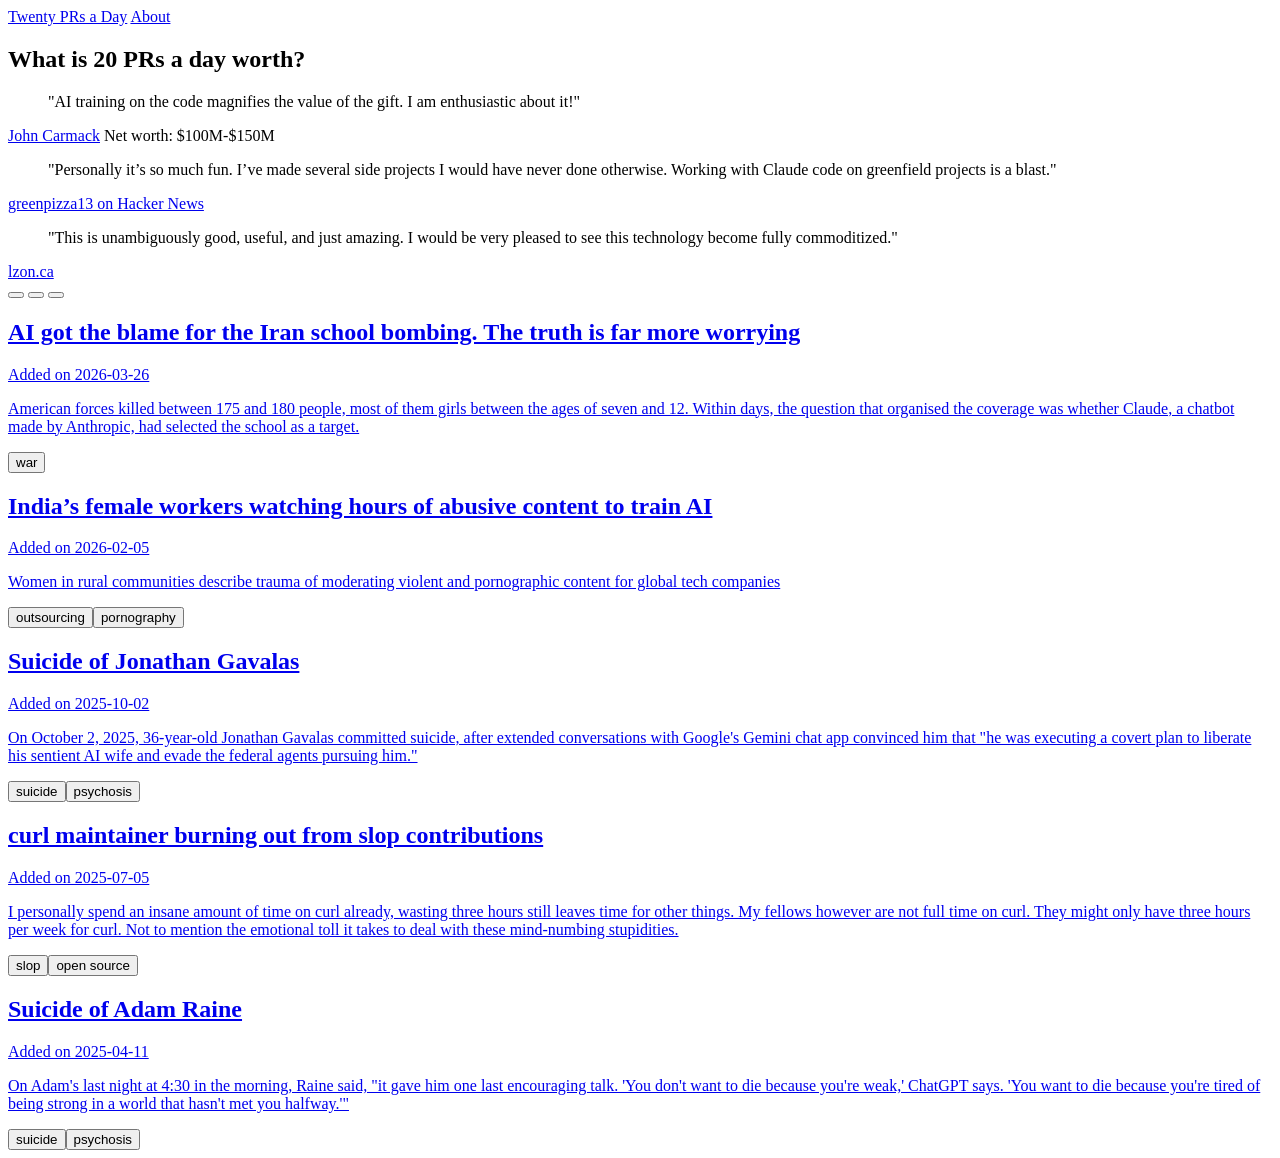
==== commit a72bcdf2: "Add quote" ====
--- a/docs/index.html
+++ b/docs/index.html
@@ -1,6 +1,7 @@
 <!doctype html><html lang=en><head><meta name=generator content="Hugo 0.123.7"><meta charset=UTF-8><meta name=viewport content="width=device-width,initial-scale=1"><title>Twenty PRs a Day</title>
 <link rel=stylesheet href=/css/style.css></head><body><nav><div class=nav-inner><a href=/ class=nav-home>Twenty PRs a Day</a>
 <a href=/about/>About</a></div></nav><main><section class=hero><h1>What is 20 PRs a day worth?</h1></section><section class=quotes><div class=carousel id=carousel><div class=carousel-track><div class="carousel-slide active"><blockquote class=quote-text>"AI training on the code magnifies the value of the gift. I am enthusiastic about it!"</blockquote><div class=quote-attribution><a href=https://xcancel.com/ID_AA_Carmack/status/2032460578669691171#m target=_blank rel=noopener>John Carmack</a>
-<span class=quote-details>Net worth: $100M-$150M</span></div></div><div class=carousel-slide><blockquote class=quote-text>"Personally it’s so much fun. I’ve made several side projects I would have never done otherwise. Working with Claude code on greenfield projects is a blast."</blockquote><div class=quote-attribution><a href="https://news.ycombinator.com/item?id=47392416" target=_blank rel=noopener>greenpizza13 on Hacker News</a></div></div></div><div class=carousel-dots id=carousel-dots><button class="dot active" aria-label="Quote 1"></button>
-<button class=dot aria-label="Quote 2"></button></div></div></section><section class=links><a href=https://www.theguardian.com/news/2026/mar/26/ai-got-the-blame-for-the-iran-school-bombing-the-truth-is-far-more-worrying class=link-card target=_blank rel=noopener><div class=link-card-body><h2 class=link-title>AI got the blame for the Iran school bombing. The truth is far more worrying</h2><p class=link-date>Added on 2026-03-26</p><p class=link-summary>American forces killed between 175 and 180 people, most of them girls between the ages of seven and 12.
+<span class=quote-details>Net worth: $100M-$150M</span></div></div><div class=carousel-slide><blockquote class=quote-text>"Personally it’s so much fun. I’ve made several side projects I would have never done otherwise. Working with Claude code on greenfield projects is a blast."</blockquote><div class=quote-attribution><a href="https://news.ycombinator.com/item?id=47392416" target=_blank rel=noopener>greenpizza13 on Hacker News</a></div></div><div class=carousel-slide><blockquote class=quote-text>"This is unambiguously good, useful, and just amazing. I would be very pleased to see this technology become fully commoditized."</blockquote><div class=quote-attribution><a href=https://lzon.ca/posts/other/thoughts-ai-era/ target=_blank rel=noopener>lzon.ca</a></div></div></div><div class=carousel-dots id=carousel-dots><button class="dot active" aria-label="Quote 1"></button>
+<button class=dot aria-label="Quote 2"></button>
+<button class=dot aria-label="Quote 3"></button></div></div></section><section class=links><a href=https://www.theguardian.com/news/2026/mar/26/ai-got-the-blame-for-the-iran-school-bombing-the-truth-is-far-more-worrying class=link-card target=_blank rel=noopener><div class=link-card-body><h2 class=link-title>AI got the blame for the Iran school bombing. The truth is far more worrying</h2><p class=link-date>Added on 2026-03-26</p><p class=link-summary>American forces killed between 175 and 180 people, most of them girls between the ages of seven and 12.
 Within days, the question that organised the coverage was whether Claude, a chatbot made by Anthropic, had selected the school as a target.</p></div><div class=link-tags><button class=tag data-tag=war>war</button></div></a><a href=https://www.theguardian.com/global-development/2026/feb/05/in-the-end-you-feel-blank-indias-female-workers-watching-hours-of-abusive-content-to-train-ai class=link-card target=_blank rel=noopener><div class=link-card-body><h2 class=link-title>India’s female workers watching hours of abusive content to train AI</h2><p class=link-date>Added on 2026-02-05</p><p class=link-summary>Women in rural communities describe trauma of moderating violent and pornographic content for global tech companies</p></div><div class=link-tags><button class=tag data-tag=outsourcing>outsourcing</button><button class=tag data-tag=pornography>pornography</button></div></a><a href=https://en.wikipedia.org/wiki/Deaths_linked_to_chatbots#Suicide_of_Jonathan_Gavalas class=link-card target=_blank rel=noopener><div class=link-card-body><h2 class=link-title>Suicide of Jonathan Gavalas</h2><p class=link-date>Added on 2025-10-02</p><p class=link-summary>On October 2, 2025, 36-year-old Jonathan Gavalas committed suicide, after extended conversations with Google's Gemini chat app convinced him that "he was executing a covert plan to liberate his sentient AI wife and evade the federal agents pursuing him."</p></div><div class=link-tags><button class=tag data-tag=suicide>suicide</button><button class=tag data-tag=psychosis>psychosis</button></div></a><a href=https://daniel.haxx.se/blog/2025/07/14/death-by-a-thousand-slops/ class=link-card target=_blank rel=noopener><div class=link-card-body><h2 class=link-title>curl maintainer burning out from slop contributions</h2><p class=link-date>Added on 2025-07-05</p><p class=link-summary>I personally spend an insane amount of time on curl already, wasting three hours still leaves time for other things. My fellows however are not full time on curl. They might only have three hours per week for curl. Not to mention the emotional toll it takes to deal with these mind-numbing stupidities.</p></div><div class=link-tags><button class=tag data-tag=slop>slop</button><button class=tag data-tag="open source">open source</button></div></a><a href=https://en.wikipedia.org/wiki/Raine_v._OpenAI class=link-card target=_blank rel=noopener><div class=link-card-body><h2 class=link-title>Suicide of Adam Raine</h2><p class=link-date>Added on 2025-04-11</p><p class=link-summary>On Adam's last night at 4:30 in the morning, Raine said, "it gave him one last encouraging talk. 'You don't want to die because you're weak,' ChatGPT says. 'You want to die because you're tired of being strong in a world that hasn't met you halfway.'"</p></div><div class=link-tags><button class=tag data-tag=suicide>suicide</button><button class=tag data-tag=psychosis>psychosis</button></div></a></section></main><script>(function(){const t=document.querySelectorAll(".carousel-slide"),n=document.querySelectorAll(".dot");let e=0,s;function o(s){t[e].classList.remove("active"),n[e].classList.remove("active"),e=s,t[e].classList.add("active"),n[e].classList.add("active")}function a(){o((e+1)%t.length)}function i(){s=setInterval(a,1e4)}n.forEach(function(e,t){e.addEventListener("click",function(){clearInterval(s),o(t),i()})}),i()})(),function(){var e=null;document.querySelector(".links").addEventListener("click",function(t){var n,s,o=t.target.closest(".tag");if(!o)return;if(t.preventDefault(),t.stopPropagation(),n=o.getAttribute("data-tag"),s=document.querySelectorAll(".link-card"),e===n){e=null,s.forEach(function(e){e.style.display=""}),document.querySelectorAll(".tag").forEach(function(e){e.classList.remove("tag-active")});return}e=n,document.querySelectorAll(".tag").forEach(function(e){e.classList.toggle("tag-active",e.getAttribute("data-tag")===n)}),s.forEach(function(e){var t=e.querySelectorAll(".tag"),s=Array.prototype.some.call(t,function(e){return e.getAttribute("data-tag")===n});e.style.display=s?"":"none"})})}()</script></body></html>
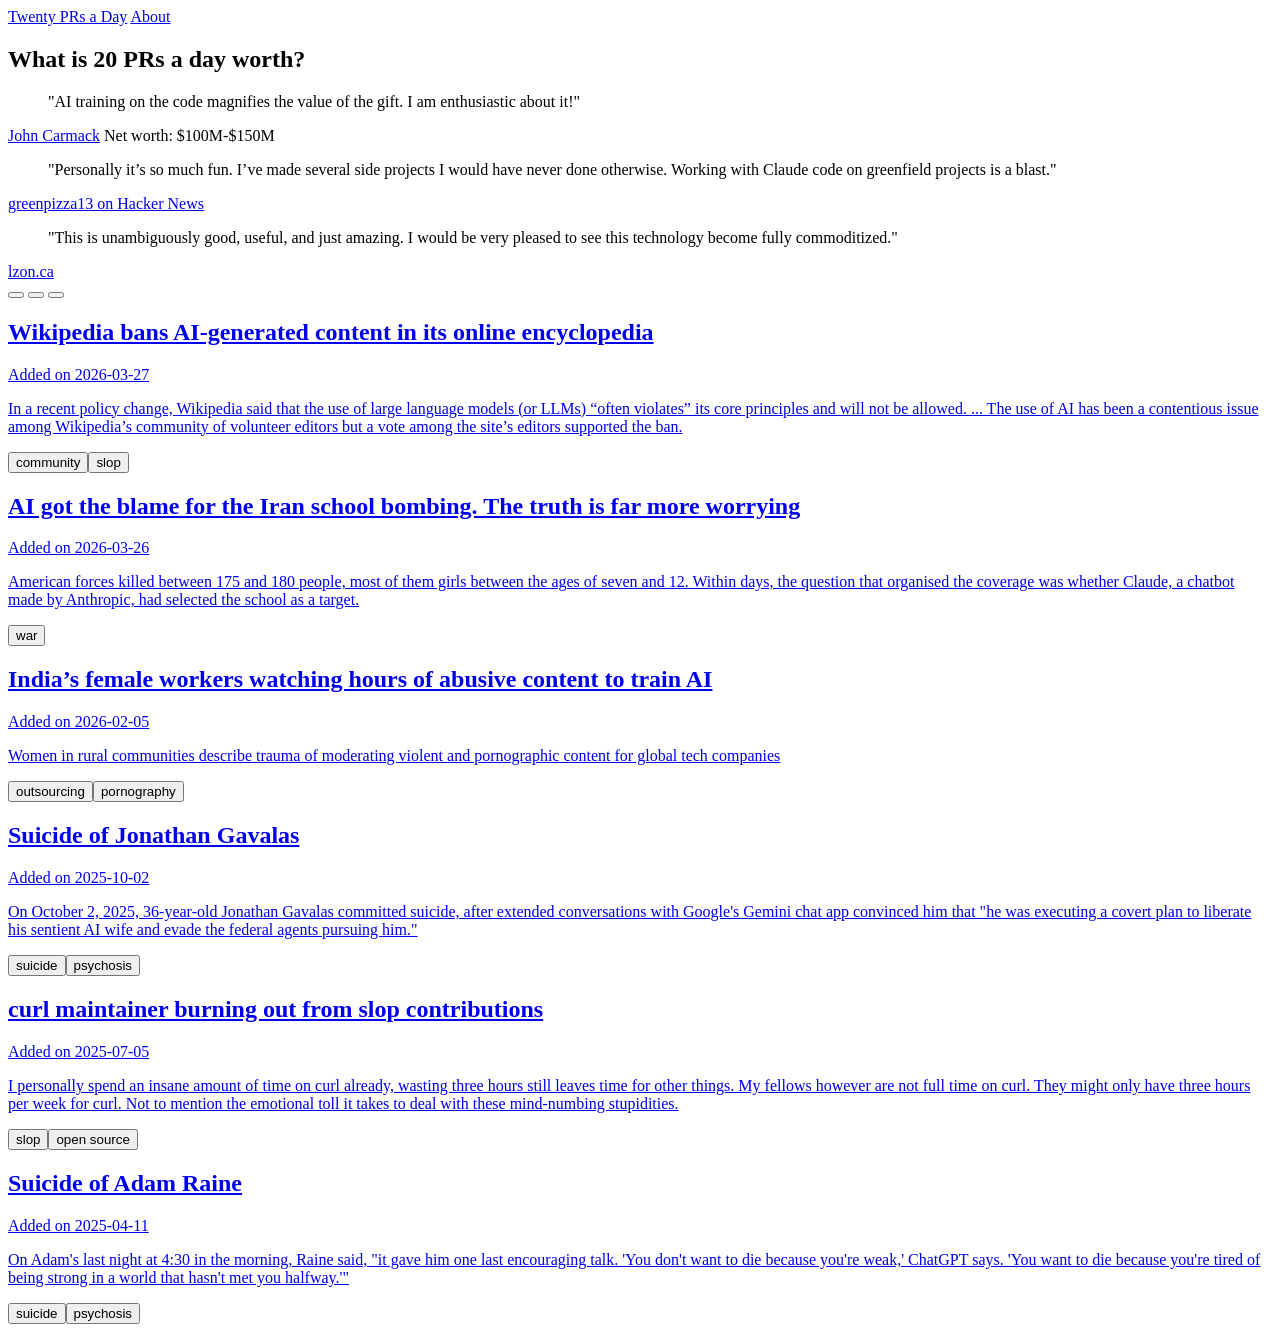
==== commit e58e4e20: "Add link" ====
--- a/docs/index.html
+++ b/docs/index.html
@@ -3,5 +3,7 @@
 <a href=/about/>About</a></div></nav><main><section class=hero><h1>What is 20 PRs a day worth?</h1></section><section class=quotes><div class=carousel id=carousel><div class=carousel-track><div class="carousel-slide active"><blockquote class=quote-text>"AI training on the code magnifies the value of the gift. I am enthusiastic about it!"</blockquote><div class=quote-attribution><a href=https://xcancel.com/ID_AA_Carmack/status/2032460578669691171#m target=_blank rel=noopener>John Carmack</a>
 <span class=quote-details>Net worth: $100M-$150M</span></div></div><div class=carousel-slide><blockquote class=quote-text>"Personally it’s so much fun. I’ve made several side projects I would have never done otherwise. Working with Claude code on greenfield projects is a blast."</blockquote><div class=quote-attribution><a href="https://news.ycombinator.com/item?id=47392416" target=_blank rel=noopener>greenpizza13 on Hacker News</a></div></div><div class=carousel-slide><blockquote class=quote-text>"This is unambiguously good, useful, and just amazing. I would be very pleased to see this technology become fully commoditized."</blockquote><div class=quote-attribution><a href=https://lzon.ca/posts/other/thoughts-ai-era/ target=_blank rel=noopener>lzon.ca</a></div></div></div><div class=carousel-dots id=carousel-dots><button class="dot active" aria-label="Quote 1"></button>
 <button class=dot aria-label="Quote 2"></button>
-<button class=dot aria-label="Quote 3"></button></div></div></section><section class=links><a href=https://www.theguardian.com/news/2026/mar/26/ai-got-the-blame-for-the-iran-school-bombing-the-truth-is-far-more-worrying class=link-card target=_blank rel=noopener><div class=link-card-body><h2 class=link-title>AI got the blame for the Iran school bombing. The truth is far more worrying</h2><p class=link-date>Added on 2026-03-26</p><p class=link-summary>American forces killed between 175 and 180 people, most of them girls between the ages of seven and 12.
+<button class=dot aria-label="Quote 3"></button></div></div></section><section class=links><a href=https://www.theguardian.com/technology/2026/mar/27/wikipedia-bans-ai class=link-card target=_blank rel=noopener><div class=link-card-body><h2 class=link-title>Wikipedia bans AI-generated content in its online encyclopedia</h2><p class=link-date>Added on 2026-03-27</p><p class=link-summary>In a recent policy change, Wikipedia said that the use of large language models (or LLMs) “often violates” its core principles and will not be allowed.
+...
+The use of AI has been a contentious issue among Wikipedia’s community of volunteer editors but a vote among the site’s editors supported the ban.</p></div><div class=link-tags><button class=tag data-tag=community>community</button><button class=tag data-tag=slop>slop</button></div></a><a href=https://www.theguardian.com/news/2026/mar/26/ai-got-the-blame-for-the-iran-school-bombing-the-truth-is-far-more-worrying class=link-card target=_blank rel=noopener><div class=link-card-body><h2 class=link-title>AI got the blame for the Iran school bombing. The truth is far more worrying</h2><p class=link-date>Added on 2026-03-26</p><p class=link-summary>American forces killed between 175 and 180 people, most of them girls between the ages of seven and 12.
 Within days, the question that organised the coverage was whether Claude, a chatbot made by Anthropic, had selected the school as a target.</p></div><div class=link-tags><button class=tag data-tag=war>war</button></div></a><a href=https://www.theguardian.com/global-development/2026/feb/05/in-the-end-you-feel-blank-indias-female-workers-watching-hours-of-abusive-content-to-train-ai class=link-card target=_blank rel=noopener><div class=link-card-body><h2 class=link-title>India’s female workers watching hours of abusive content to train AI</h2><p class=link-date>Added on 2026-02-05</p><p class=link-summary>Women in rural communities describe trauma of moderating violent and pornographic content for global tech companies</p></div><div class=link-tags><button class=tag data-tag=outsourcing>outsourcing</button><button class=tag data-tag=pornography>pornography</button></div></a><a href=https://en.wikipedia.org/wiki/Deaths_linked_to_chatbots#Suicide_of_Jonathan_Gavalas class=link-card target=_blank rel=noopener><div class=link-card-body><h2 class=link-title>Suicide of Jonathan Gavalas</h2><p class=link-date>Added on 2025-10-02</p><p class=link-summary>On October 2, 2025, 36-year-old Jonathan Gavalas committed suicide, after extended conversations with Google's Gemini chat app convinced him that "he was executing a covert plan to liberate his sentient AI wife and evade the federal agents pursuing him."</p></div><div class=link-tags><button class=tag data-tag=suicide>suicide</button><button class=tag data-tag=psychosis>psychosis</button></div></a><a href=https://daniel.haxx.se/blog/2025/07/14/death-by-a-thousand-slops/ class=link-card target=_blank rel=noopener><div class=link-card-body><h2 class=link-title>curl maintainer burning out from slop contributions</h2><p class=link-date>Added on 2025-07-05</p><p class=link-summary>I personally spend an insane amount of time on curl already, wasting three hours still leaves time for other things. My fellows however are not full time on curl. They might only have three hours per week for curl. Not to mention the emotional toll it takes to deal with these mind-numbing stupidities.</p></div><div class=link-tags><button class=tag data-tag=slop>slop</button><button class=tag data-tag="open source">open source</button></div></a><a href=https://en.wikipedia.org/wiki/Raine_v._OpenAI class=link-card target=_blank rel=noopener><div class=link-card-body><h2 class=link-title>Suicide of Adam Raine</h2><p class=link-date>Added on 2025-04-11</p><p class=link-summary>On Adam's last night at 4:30 in the morning, Raine said, "it gave him one last encouraging talk. 'You don't want to die because you're weak,' ChatGPT says. 'You want to die because you're tired of being strong in a world that hasn't met you halfway.'"</p></div><div class=link-tags><button class=tag data-tag=suicide>suicide</button><button class=tag data-tag=psychosis>psychosis</button></div></a></section></main><script>(function(){const t=document.querySelectorAll(".carousel-slide"),n=document.querySelectorAll(".dot");let e=0,s;function o(s){t[e].classList.remove("active"),n[e].classList.remove("active"),e=s,t[e].classList.add("active"),n[e].classList.add("active")}function a(){o((e+1)%t.length)}function i(){s=setInterval(a,1e4)}n.forEach(function(e,t){e.addEventListener("click",function(){clearInterval(s),o(t),i()})}),i()})(),function(){var e=null;document.querySelector(".links").addEventListener("click",function(t){var n,s,o=t.target.closest(".tag");if(!o)return;if(t.preventDefault(),t.stopPropagation(),n=o.getAttribute("data-tag"),s=document.querySelectorAll(".link-card"),e===n){e=null,s.forEach(function(e){e.style.display=""}),document.querySelectorAll(".tag").forEach(function(e){e.classList.remove("tag-active")});return}e=n,document.querySelectorAll(".tag").forEach(function(e){e.classList.toggle("tag-active",e.getAttribute("data-tag")===n)}),s.forEach(function(e){var t=e.querySelectorAll(".tag"),s=Array.prototype.some.call(t,function(e){return e.getAttribute("data-tag")===n});e.style.display=s?"":"none"})})}()</script></body></html>
